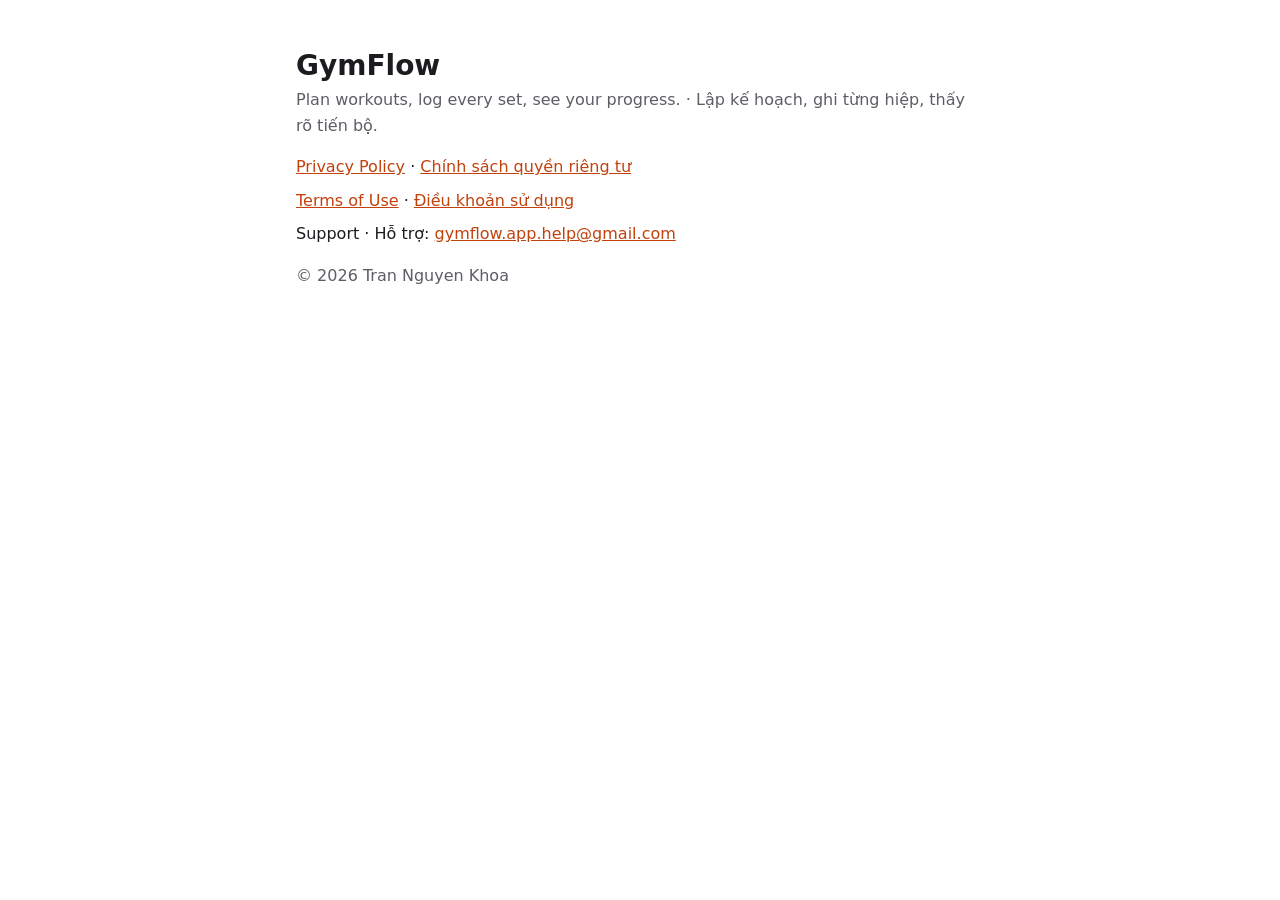
==== index.html @ 3d5e416e "GymFlow privacy policy, terms of use and app-ads.txt Co-Authored-By: Claude Opus 5.5 <noreply@anthro" ====
<!doctype html>
<html lang="en">
<head>
<meta charset="utf-8">
<meta name="viewport" content="width=device-width, initial-scale=1">
<title>GymFlow</title>
<link rel="stylesheet" href="style.css">
</head>
<body>
<main>
<h1>GymFlow</h1>
<p class="meta">Plan workouts, log every set, see your progress. · Lập kế hoạch, ghi từng hiệp, thấy rõ tiến bộ.</p>
<ul class="links">
<li><a href="privacy.html">Privacy Policy</a> · <a href="privacy.html#vi">Chính sách quyền riêng tư</a></li>
<li><a href="terms.html">Terms of Use</a> · <a href="terms.html#vi">Điều khoản sử dụng</a></li>
<li>Support · Hỗ trợ: <a href="mailto:gymflow.app.help@gmail.com">gymflow.app.help@gmail.com</a></li>
</ul>
<p class="meta">© 2026 Tran Nguyen Khoa</p>
</main>
</body>
</html>
---- style.css ----
:root {
  --bg: #ffffff;
  --fg: #1c1b1f;
  --muted: #5f5c66;
  --accent: #c2410c;
  --rule: #e4e1e8;
}
@media (prefers-color-scheme: dark) {
  :root {
    --bg: #141316;
    --fg: #e7e1e8;
    --muted: #a8a3ad;
    --accent: #fb923c;
    --rule: #2e2c32;
  }
}
* { box-sizing: border-box; }
body {
  margin: 0;
  background: var(--bg);
  color: var(--fg);
  font: 16px/1.6 system-ui, -apple-system, "Segoe UI", Roboto, sans-serif;
}
main { max-width: 720px; margin: 0 auto; padding: 24px 16px 64px; }
h1 { font-size: 1.75rem; line-height: 1.25; margin: 1.5rem 0 0.25rem; }
h2 { font-size: 1.2rem; margin: 2rem 0 0.5rem; }
h3 { font-size: 1.02rem; margin: 1.25rem 0 0.25rem; }
a { color: var(--accent); }
ul { padding-left: 1.25rem; }
li { margin: 0.25rem 0; }
hr { border: 0; border-top: 1px solid var(--rule); margin: 3rem 0; }
.meta { color: var(--muted); margin-top: 0; }
.lang { font-size: 0.95rem; color: var(--muted); }
.links { list-style: none; padding: 0; }
.links li { margin: 0.5rem 0; }
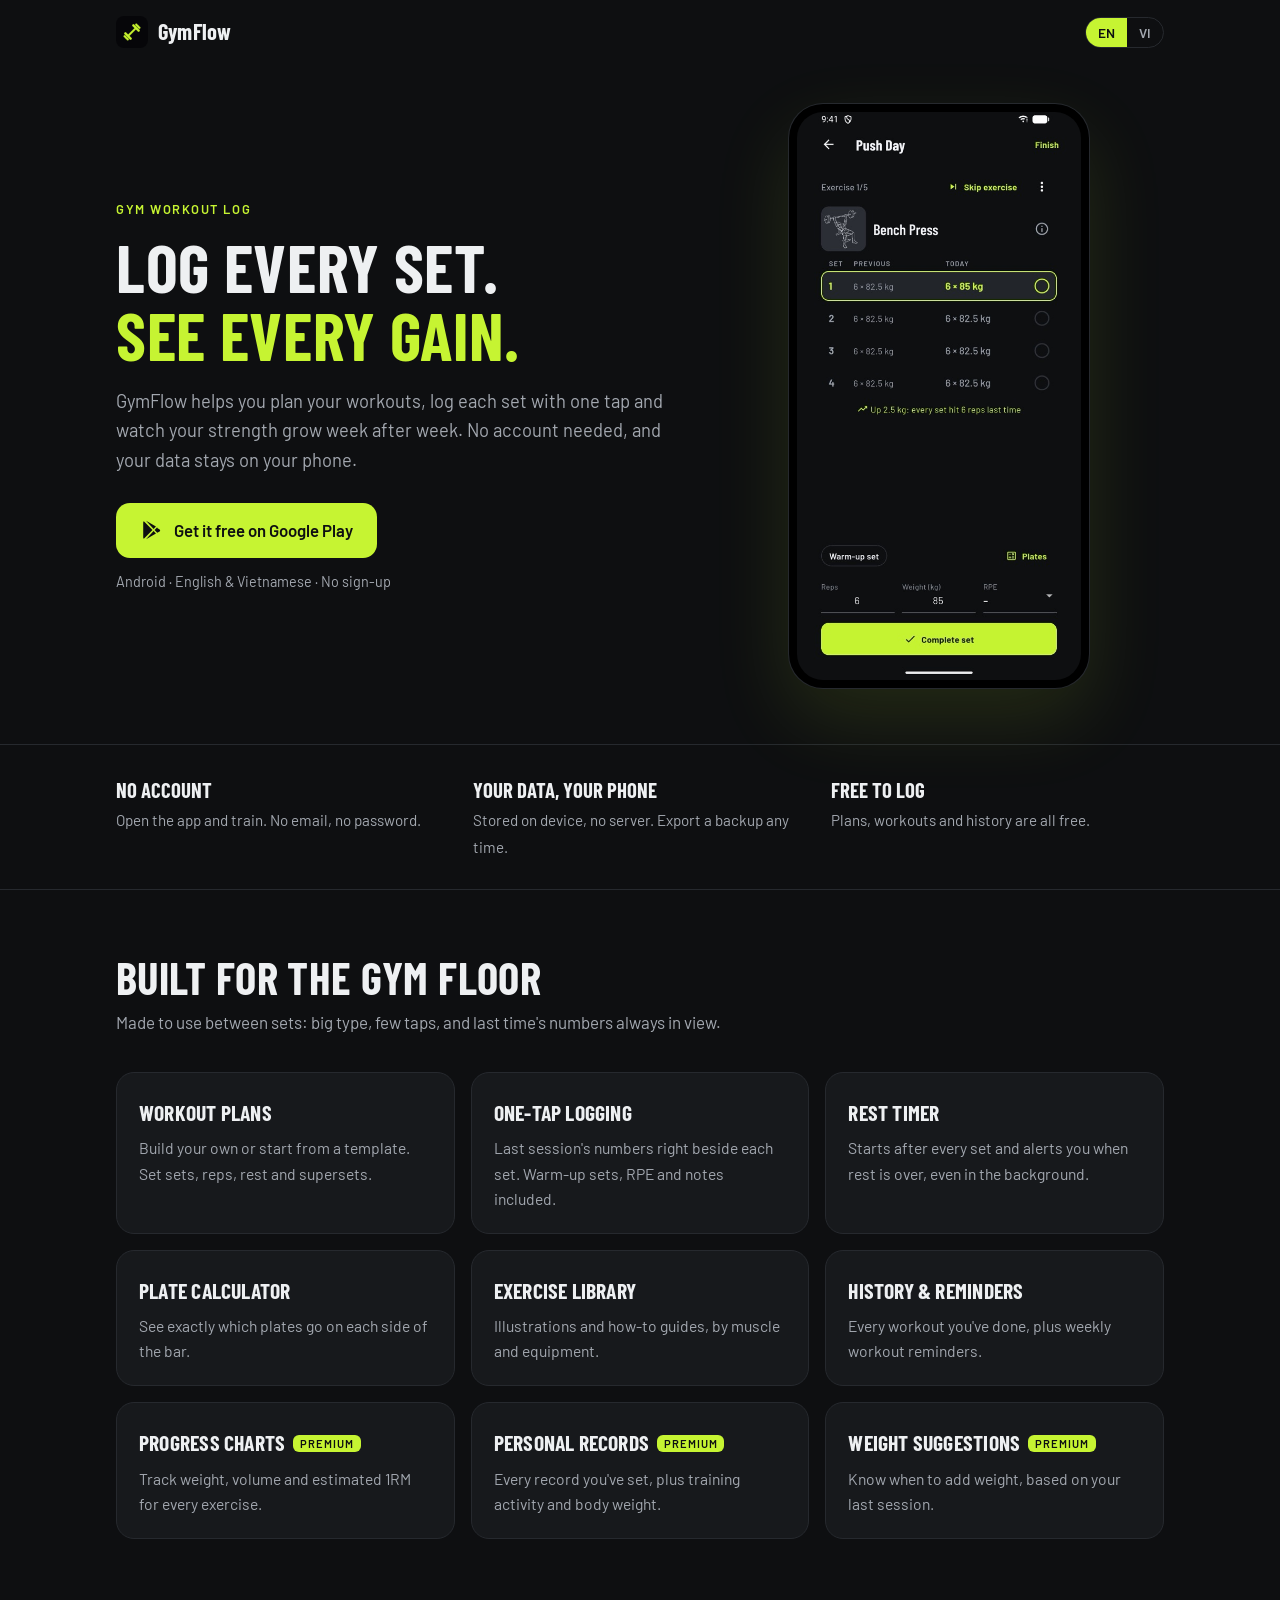
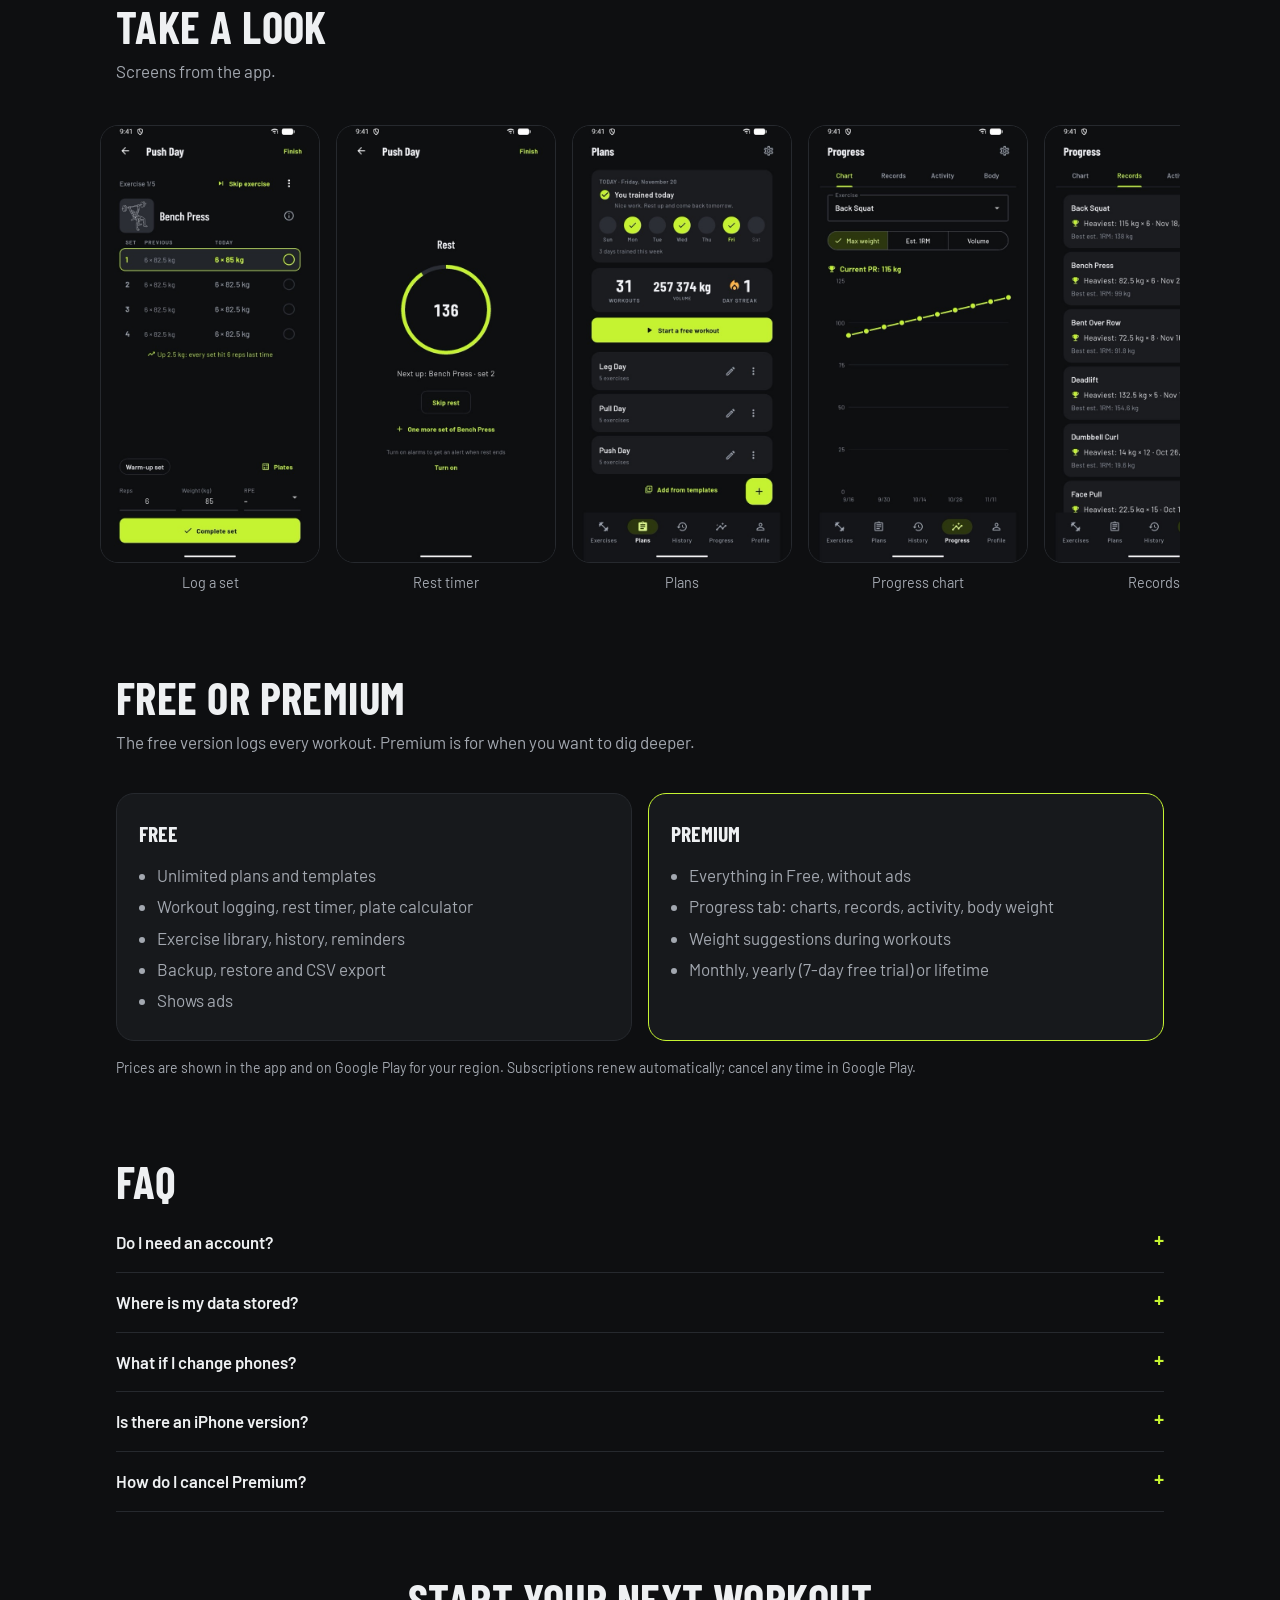
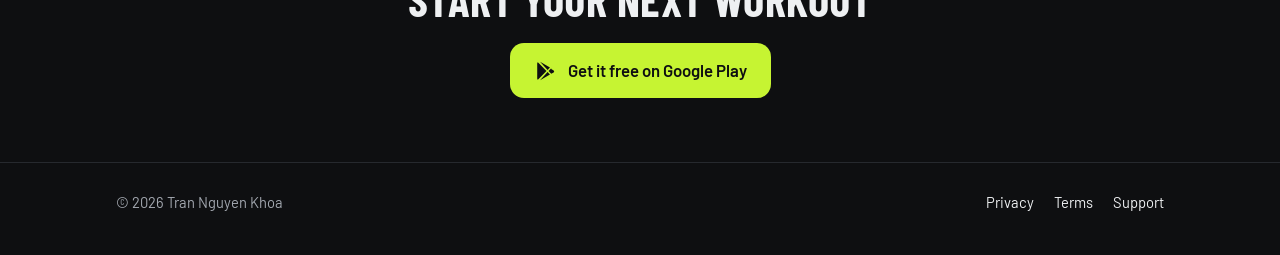
==== commit ff447e66: "Landing page: features, screenshots, pricing, FAQ, EN/VI switch Co-Authored-By: Claude Opus 5.5 <nor" ====
--- a/index.html
+++ b/index.html
@@ -3,19 +3,297 @@
 <head>
 <meta charset="utf-8">
 <meta name="viewport" content="width=device-width, initial-scale=1">
-<title>GymFlow</title>
-<link rel="stylesheet" href="style.css">
+<title>GymFlow — Gym workout log &amp; tracker</title>
+<meta name="description" content="Plan workouts, log every set and see your progress. No account, your data stays on your phone. Free on Google Play.">
+<meta property="og:type" content="website">
+<meta property="og:title" content="GymFlow — Gym workout log &amp; tracker">
+<meta property="og:description" content="Plan workouts, log every set and see your progress. No account, your data stays on your phone.">
+<meta property="og:image" content="https://khoatn1993.github.io/img/og.jpg">
+<meta property="og:url" content="https://khoatn1993.github.io/">
+<meta name="twitter:card" content="summary_large_image">
+<meta name="theme-color" content="#0e0f11">
+<link rel="icon" type="image/png" href="img/favicon.png">
+<link rel="apple-touch-icon" href="img/icon-192.png">
+<link rel="preconnect" href="https://fonts.googleapis.com">
+<link rel="preconnect" href="https://fonts.gstatic.com" crossorigin>
+<link href="https://fonts.googleapis.com/css2?family=Barlow:wght@400;500;600&family=Barlow+Condensed:wght@600;700&display=swap" rel="stylesheet">
+<style>
+:root {
+  --bg: #0e0f11;
+  --surface: #17191c;
+  --line: #26292e;
+  --fg: #eef0f2;
+  --muted: #a3a8b0;
+  --lime: #c6f432;
+  --on-lime: #0e0f11;
+}
+* { box-sizing: border-box; }
+html { scroll-behavior: smooth; }
+body {
+  margin: 0;
+  background: var(--bg);
+  color: var(--fg);
+  font: 17px/1.6 "Barlow", system-ui, -apple-system, "Segoe UI", Roboto, sans-serif;
+  -webkit-font-smoothing: antialiased;
+}
+a { color: var(--lime); }
+img { display: block; max-width: 100%; height: auto; }
+.wrap { max-width: 1080px; margin: 0 auto; padding: 0 16px; }
+h1, h2, h3, .brand { font-family: "Barlow Condensed", "Barlow", sans-serif; letter-spacing: 0.01em; }
+
+header .wrap { display: flex; align-items: center; justify-content: space-between; height: 64px; }
+.brand { display: flex; align-items: center; gap: 10px; font-size: 1.4rem; font-weight: 700; color: var(--fg); text-decoration: none; }
+.brand img { width: 32px; height: 32px; border-radius: 8px; }
+.lang-switch { display: flex; border: 1px solid var(--line); border-radius: 999px; overflow: hidden; }
+.lang-switch button {
+  background: none; border: 0; color: var(--muted); font: 600 0.85rem "Barlow", sans-serif;
+  padding: 6px 12px; cursor: pointer;
+}
+.lang-switch button[aria-pressed="true"] { background: var(--lime); color: var(--on-lime); }
+
+.hero { padding: 40px 0 56px; }
+.hero .wrap { display: grid; grid-template-columns: 1.1fr 0.9fr; gap: 48px; align-items: center; }
+.eyebrow { color: var(--lime); font-weight: 600; text-transform: uppercase; letter-spacing: 0.12em; font-size: 0.8rem; margin: 0 0 12px; }
+.hero h1 { font-size: clamp(2.6rem, 6vw, 4.2rem); line-height: 1.02; margin: 0 0 18px; text-transform: uppercase; }
+.hero h1 span { color: var(--lime); }
+.lead { font-size: 1.15rem; color: var(--muted); margin: 0 0 28px; max-width: 34em; }
+.cta {
+  display: inline-flex; align-items: center; gap: 12px;
+  background: var(--lime); color: var(--on-lime); text-decoration: none;
+  padding: 14px 24px; border-radius: 14px; font-weight: 600; font-size: 1.05rem;
+}
+.cta svg { width: 22px; height: 22px; flex: none; }
+.cta:hover { filter: brightness(1.06); }
+.cta-note { color: var(--muted); font-size: 0.9rem; margin: 12px 0 0; }
+.phone {
+  justify-self: center; width: min(300px, 80vw);
+  border-radius: 34px; padding: 8px; background: #000;
+  box-shadow: 0 0 0 1px var(--line), 0 30px 80px rgba(198, 244, 50, 0.12);
+}
+.phone img { width: 100%; border-radius: 26px; }
+
+.pillars { border-top: 1px solid var(--line); border-bottom: 1px solid var(--line); padding: 28px 0; }
+.pillars ul { list-style: none; margin: 0; padding: 0; display: grid; grid-template-columns: repeat(3, 1fr); gap: 24px; }
+.pillars strong { display: block; font-family: "Barlow Condensed", sans-serif; font-size: 1.3rem; text-transform: uppercase; }
+.pillars span { color: var(--muted); font-size: 0.95rem; }
+
+section { padding: 64px 0; }
+section.tight { padding-top: 0; }
+section > .wrap > h2 { font-size: clamp(2rem, 4vw, 2.8rem); text-transform: uppercase; margin: 0 0 8px; line-height: 1.05; }
+.sub { color: var(--muted); margin: 0 0 36px; max-width: 40em; }
+.grid { display: grid; grid-template-columns: repeat(3, 1fr); gap: 16px; }
+.card { background: var(--surface); border: 1px solid var(--line); border-radius: 18px; padding: 22px; }
+.card h3 { font-size: 1.35rem; margin: 0 0 6px; text-transform: uppercase; }
+.card p { margin: 0; color: var(--muted); font-size: 0.98rem; }
+.badge { display: inline-block; font: 600 0.7rem "Barlow", sans-serif; text-transform: uppercase; letter-spacing: 0.08em; color: var(--on-lime); background: var(--lime); border-radius: 6px; padding: 2px 7px; margin-left: 8px; vertical-align: 3px; }
+
+.gallery { display: flex; gap: 16px; overflow-x: auto; scroll-snap-type: x mandatory; padding: 4px 16px 16px; margin: 0 -16px; }
+.gallery figure { flex: 0 0 auto; width: 220px; margin: 0; scroll-snap-align: start; }
+.gallery img { width: 100%; border-radius: 18px; border: 1px solid var(--line); }
+.gallery figcaption { color: var(--muted); font-size: 0.9rem; margin-top: 8px; text-align: center; }
+
+.plans { display: grid; grid-template-columns: 1fr 1fr; gap: 16px; }
+.plans .card ul { margin: 12px 0 0; padding-left: 1.1rem; color: var(--muted); }
+.plans .card li { margin: 4px 0; }
+.plans .premium { border-color: var(--lime); }
+.fine { color: var(--muted); font-size: 0.88rem; margin-top: 16px; }
+
+details { border-bottom: 1px solid var(--line); padding: 16px 0; }
+summary { cursor: pointer; font-weight: 600; font-size: 1.05rem; list-style: none; display: flex; justify-content: space-between; gap: 16px; }
+summary::-webkit-details-marker { display: none; }
+summary::after { content: "+"; color: var(--lime); font-size: 1.3rem; line-height: 1; }
+details[open] summary::after { content: "–"; }
+details p { color: var(--muted); margin: 10px 0 0; }
+
+.final { text-align: center; }
+.final h2 { margin-bottom: 20px !important; }
+footer { border-top: 1px solid var(--line); padding: 28px 0 40px; color: var(--muted); font-size: 0.92rem; }
+footer .wrap { display: flex; flex-wrap: wrap; gap: 12px 24px; justify-content: space-between; }
+footer nav { display: flex; flex-wrap: wrap; gap: 8px 20px; }
+footer a { color: var(--fg); text-decoration: none; }
+footer a:hover { color: var(--lime); }
+
+@media (max-width: 820px) {
+  .hero { padding-top: 16px; }
+  .hero .wrap { grid-template-columns: 1fr; gap: 40px; }
+  .grid { grid-template-columns: 1fr 1fr; }
+  .pillars ul { grid-template-columns: 1fr; gap: 14px; }
+}
+@media (max-width: 560px) {
+  .grid, .plans { grid-template-columns: 1fr; }
+  section { padding: 48px 0; }
+  .gallery figure { width: 180px; }
+}
+</style>
 </head>
 <body>
+
+<header>
+  <div class="wrap">
+    <a class="brand" href="#"><img src="img/icon-192.png" alt="">GymFlow</a>
+    <div class="lang-switch" role="group" aria-label="Language">
+      <button type="button" data-set-lang="en" aria-pressed="true">EN</button>
+      <button type="button" data-set-lang="vi" aria-pressed="false">VI</button>
+    </div>
+  </div>
+</header>
+
 <main>
-<h1>GymFlow</h1>
-<p class="meta">Plan workouts, log every set, see your progress. · Lập kế hoạch, ghi từng hiệp, thấy rõ tiến bộ.</p>
-<ul class="links">
-<li><a href="privacy.html">Privacy Policy</a> · <a href="privacy.html#vi">Chính sách quyền riêng tư</a></li>
-<li><a href="terms.html">Terms of Use</a> · <a href="terms.html#vi">Điều khoản sử dụng</a></li>
-<li>Support · Hỗ trợ: <a href="mailto:gymflow.app.help@gmail.com">gymflow.app.help@gmail.com</a></li>
-</ul>
-<p class="meta">© 2026 Tran Nguyen Khoa</p>
+<div class="hero">
+  <div class="wrap">
+    <div>
+      <p class="eyebrow" data-vi="Nhật ký tập gym">Gym workout log</p>
+      <h1 data-vi-html="Ghi từng hiệp.<br><span>Thấy rõ tiến bộ.</span>">Log every set.<br><span>See every gain.</span></h1>
+      <p class="lead" data-vi="GymFlow giúp bạn lập kế hoạch buổi tập, ghi lại từng hiệp chỉ với một chạm và theo dõi sức mạnh tăng lên qua từng tuần. Không cần tài khoản, dữ liệu nằm trên điện thoại của bạn.">GymFlow helps you plan your workouts, log each set with one tap and watch your strength grow week after week. No account needed, and your data stays on your phone.</p>
+      <a class="cta" href="https://play.google.com/store/apps/details?id=com.fitness.personal&amp;referrer=utm_source%3Dwebsite%26utm_campaign%3Dhero">
+        <svg viewBox="0 0 24 24" aria-hidden="true"><path fill="currentColor" d="M4.2 2.4a1.5 1.5 0 0 0-.7 1.3v16.6c0 .55.28 1.04.7 1.3l9.4-9.6-9.4-9.6Zm10.6 8.4 2.6-2.7L6.6 1.9l8.2 8.9Zm0 2.4-8.2 8.9 10.8-6.2-2.6-2.7Zm4-4.3-2.9 3.1 2.9 3.1 2.6-1.5c.8-.47.8-1.63 0-2.1l-2.6-1.6Z"/></svg>
+        <span data-vi="Tải miễn phí trên Google Play">Get it free on Google Play</span>
+      </a>
+      <p class="cta-note" data-vi="Android · Tiếng Việt &amp; English · Không cần đăng ký">Android · English &amp; Vietnamese · No sign-up</p>
+    </div>
+    <div class="phone"><img src="img/01-session.jpg" alt="Logging a bench press set in GymFlow" width="540" height="1080"></div>
+  </div>
+</div>
+
+<div class="pillars">
+  <div class="wrap">
+    <ul>
+      <li><strong data-vi="Không tài khoản">No account</strong><span data-vi="Mở app là tập. Không email, không mật khẩu.">Open the app and train. No email, no password.</span></li>
+      <li><strong data-vi="Dữ liệu của bạn">Your data, your phone</strong><span data-vi="Lưu trên máy, không có server. Xuất file sao lưu bất cứ lúc nào.">Stored on device, no server. Export a backup any time.</span></li>
+      <li><strong data-vi="Miễn phí để ghi">Free to log</strong><span data-vi="Kế hoạch, buổi tập và lịch sử đều miễn phí.">Plans, workouts and history are all free.</span></li>
+    </ul>
+  </div>
+</div>
+
+<section id="features">
+  <div class="wrap">
+    <h2 data-vi="Mọi thứ cho buổi tập">Built for the gym floor</h2>
+    <p class="sub" data-vi="Thiết kế để dùng giữa các hiệp: chữ to, ít chạm, luôn thấy lần trước bạn đã làm gì.">Made to use between sets: big type, few taps, and last time's numbers always in view.</p>
+    <div class="grid">
+      <div class="card"><h3 data-vi="Kế hoạch tập">Workout plans</h3><p data-vi="Tự tạo hoặc bắt đầu từ mẫu có sẵn. Đặt số hiệp, số lần, thời gian nghỉ và superset.">Build your own or start from a template. Set sets, reps, rest and supersets.</p></div>
+      <div class="card"><h3 data-vi="Ghi một chạm">One-tap logging</h3><p data-vi="Số liệu lần trước nằm ngay cạnh từng hiệp. Có hiệp khởi động, RPE và ghi chú.">Last session's numbers right beside each set. Warm-up sets, RPE and notes included.</p></div>
+      <div class="card"><h3 data-vi="Đồng hồ nghỉ">Rest timer</h3><p data-vi="Tự chạy sau mỗi hiệp và báo khi hết giờ nghỉ, kể cả khi app chạy nền.">Starts after every set and alerts you when rest is over, even in the background.</p></div>
+      <div class="card"><h3 data-vi="Tính bánh tạ">Plate calculator</h3><p data-vi="Biết ngay cần lắp bánh tạ nào mỗi bên thanh đòn.">See exactly which plates go on each side of the bar.</p></div>
+      <div class="card"><h3 data-vi="Thư viện bài tập">Exercise library</h3><p data-vi="Hình minh hoạ và hướng dẫn từng bài, theo nhóm cơ và dụng cụ.">Illustrations and how-to guides, by muscle and equipment.</p></div>
+      <div class="card"><h3 data-vi-html="Lịch sử &amp; nhắc tập">History &amp; reminders</h3><p data-vi="Xem lại mọi buổi tập và đặt lời nhắc hằng tuần.">Every workout you've done, plus weekly workout reminders.</p></div>
+      <div class="card"><h3><span data-vi="Biểu đồ tiến bộ">Progress charts</span><span class="badge">Premium</span></h3><p data-vi="Theo dõi mức tạ, khối lượng và 1RM ước tính của từng bài.">Track weight, volume and estimated 1RM for every exercise.</p></div>
+      <div class="card"><h3><span data-vi="Kỷ lục cá nhân">Personal records</span><span class="badge">Premium</span></h3><p data-vi="Mọi kỷ lục bạn đã lập, cùng hoạt động tập luyện và cân nặng cơ thể.">Every record you've set, plus training activity and body weight.</p></div>
+      <div class="card"><h3><span data-vi="Gợi ý mức tạ">Weight suggestions</span><span class="badge">Premium</span></h3><p data-vi="Biết khi nào nên tăng tạ, dựa trên buổi tập trước.">Know when to add weight, based on your last session.</p></div>
+    </div>
+  </div>
+</section>
+
+<section id="screens" class="tight">
+  <div class="wrap">
+    <h2 data-vi="Xem trước">Take a look</h2>
+    <p class="sub" data-vi="Ảnh chụp từ app (giao diện tiếng Anh).">Screens from the app.</p>
+    <div class="gallery">
+      <figure><img src="img/01-session.jpg" alt="" loading="lazy" width="540" height="1080"><figcaption data-vi="Ghi hiệp">Log a set</figcaption></figure>
+      <figure><img src="img/02-session-rest.jpg" alt="" loading="lazy" width="540" height="1080"><figcaption data-vi="Nghỉ giữa hiệp">Rest timer</figcaption></figure>
+      <figure><img src="img/05-plans.jpg" alt="" loading="lazy" width="540" height="1080"><figcaption data-vi="Kế hoạch">Plans</figcaption></figure>
+      <figure><img src="img/03-progress-chart.jpg" alt="" loading="lazy" width="540" height="1080"><figcaption data-vi="Biểu đồ">Progress chart</figcaption></figure>
+      <figure><img src="img/04-progress-records.jpg" alt="" loading="lazy" width="540" height="1080"><figcaption data-vi="Kỷ lục">Records</figcaption></figure>
+      <figure><img src="img/06-history.jpg" alt="" loading="lazy" width="540" height="1080"><figcaption data-vi="Lịch sử">History</figcaption></figure>
+      <figure><img src="img/07-guide.jpg" alt="" loading="lazy" width="540" height="1080"><figcaption data-vi="Hướng dẫn bài tập">Exercise guide</figcaption></figure>
+    </div>
+  </div>
+</section>
+
+<section id="pricing" class="tight">
+  <div class="wrap">
+    <h2 data-vi="Miễn phí hay Premium">Free or Premium</h2>
+    <p class="sub" data-vi="Bản miễn phí đủ để ghi mọi buổi tập. Premium dành cho ai muốn xem sâu hơn.">The free version logs every workout. Premium is for when you want to dig deeper.</p>
+    <div class="plans">
+      <div class="card">
+        <h3 data-vi="Miễn phí">Free</h3>
+        <ul>
+          <li data-vi="Kế hoạch tập không giới hạn, mẫu có sẵn">Unlimited plans and templates</li>
+          <li data-vi="Ghi buổi tập, đồng hồ nghỉ, tính bánh tạ">Workout logging, rest timer, plate calculator</li>
+          <li data-vi="Thư viện bài tập, lịch sử, nhắc tập">Exercise library, history, reminders</li>
+          <li data-vi="Sao lưu, khôi phục, xuất CSV">Backup, restore and CSV export</li>
+          <li data-vi="Có quảng cáo">Shows ads</li>
+        </ul>
+      </div>
+      <div class="card premium">
+        <h3>Premium</h3>
+        <ul>
+          <li data-vi="Mọi thứ của bản miễn phí, không quảng cáo">Everything in Free, without ads</li>
+          <li data-vi="Tab Tiến độ: biểu đồ, kỷ lục, hoạt động, cân nặng">Progress tab: charts, records, activity, body weight</li>
+          <li data-vi="Gợi ý mức tạ khi tập">Weight suggestions during workouts</li>
+          <li data-vi="Theo tháng, theo năm (dùng thử 7 ngày) hoặc trọn đời">Monthly, yearly (7-day free trial) or lifetime</li>
+        </ul>
+      </div>
+    </div>
+    <p class="fine" data-vi="Giá hiển thị trong app và trên Google Play theo khu vực của bạn. Gói thuê bao tự gia hạn, huỷ bất cứ lúc nào trong Google Play.">Prices are shown in the app and on Google Play for your region. Subscriptions renew automatically; cancel any time in Google Play.</p>
+  </div>
+</section>
+
+<section id="faq" class="tight">
+  <div class="wrap">
+    <h2 data-vi="Câu hỏi thường gặp">FAQ</h2>
+    <details><summary data-vi="Có cần tạo tài khoản không?">Do I need an account?</summary><p data-vi="Không. Mở app là dùng được ngay.">No. Open the app and start training.</p></details>
+    <details><summary data-vi="Dữ liệu của tôi được lưu ở đâu?">Where is my data stored?</summary><p data-vi="Chỉ trên điện thoại của bạn. GymFlow không có server và không đồng bộ dữ liệu tập luyện đi đâu cả. Xem Chính sách quyền riêng tư để biết chi tiết.">Only on your phone. GymFlow has no server and doesn't sync your training data anywhere. See the Privacy Policy for details.</p></details>
+    <details><summary data-vi="Đổi điện thoại thì sao?">What if I change phones?</summary><p data-vi="Vào Cài đặt, xuất file sao lưu, chuyển file sang máy mới rồi khôi phục. Premium được lấy lại bằng nút Khôi phục giao dịch với cùng tài khoản Google.">Export a backup file from Settings, move it to the new phone and restore it. Premium comes back with Restore purchases on the same Google account.</p></details>
+    <details><summary data-vi="Có bản iPhone không?">Is there an iPhone version?</summary><p data-vi="Hiện GymFlow chỉ có trên Android. Bản iOS đang được lên kế hoạch.">GymFlow is on Android for now. An iOS version is planned.</p></details>
+    <details><summary data-vi="Làm sao huỷ gói Premium?">How do I cancel Premium?</summary><p data-vi="Trong Google Play → Thanh toán và gói thuê bao → Gói thuê bao. Premium vẫn dùng được đến hết kỳ đã trả tiền.">In Google Play → Payments &amp; subscriptions → Subscriptions. Premium stays active until the end of the period you paid for.</p></details>
+  </div>
+</section>
+
+<section class="final tight">
+  <div class="wrap">
+    <h2 data-vi="Bắt đầu buổi tập tiếp theo">Start your next workout</h2>
+    <a class="cta" href="https://play.google.com/store/apps/details?id=com.fitness.personal&amp;referrer=utm_source%3Dwebsite%26utm_campaign%3Dfooter">
+      <svg viewBox="0 0 24 24" aria-hidden="true"><path fill="currentColor" d="M4.2 2.4a1.5 1.5 0 0 0-.7 1.3v16.6c0 .55.28 1.04.7 1.3l9.4-9.6-9.4-9.6Zm10.6 8.4 2.6-2.7L6.6 1.9l8.2 8.9Zm0 2.4-8.2 8.9 10.8-6.2-2.6-2.7Zm4-4.3-2.9 3.1 2.9 3.1 2.6-1.5c.8-.47.8-1.63 0-2.1l-2.6-1.6Z"/></svg>
+      <span data-vi="Tải miễn phí trên Google Play">Get it free on Google Play</span>
+    </a>
+  </div>
+</section>
 </main>
+
+<footer>
+  <div class="wrap">
+    <span>© 2026 Tran Nguyen Khoa</span>
+    <nav>
+      <a id="privacy-link" href="privacy.html" data-vi="Quyền riêng tư">Privacy</a>
+      <a id="terms-link" href="terms.html" data-vi="Điều khoản">Terms</a>
+      <a href="mailto:gymflow.app.help@gmail.com" data-vi="Hỗ trợ">Support</a>
+    </nav>
+  </div>
+</footer>
+
+<script>
+(function () {
+  var nodes = document.querySelectorAll('[data-vi], [data-vi-html]');
+  nodes.forEach(function (el) { el.dataset.en = el.innerHTML; });
+
+  function apply(lang) {
+    nodes.forEach(function (el) {
+      if (lang === 'vi') {
+        if (el.dataset.viHtml) el.innerHTML = el.dataset.viHtml;
+        else el.textContent = el.dataset.vi;
+      } else {
+        el.innerHTML = el.dataset.en;
+      }
+    });
+    document.documentElement.lang = lang;
+    document.getElementById('privacy-link').href = lang === 'vi' ? 'privacy.html#vi' : 'privacy.html';
+    document.getElementById('terms-link').href = lang === 'vi' ? 'terms.html#vi' : 'terms.html';
+    document.querySelectorAll('[data-set-lang]').forEach(function (b) {
+      b.setAttribute('aria-pressed', String(b.dataset.setLang === lang));
+    });
+    try { localStorage.setItem('gymflow-lang', lang); } catch (e) {}
+  }
+
+  var saved = null;
+  try { saved = localStorage.getItem('gymflow-lang'); } catch (e) {}
+  var param = new URLSearchParams(location.search).get('lang');
+  var initial = param || saved || ((navigator.language || '').toLowerCase().indexOf('vi') === 0 ? 'vi' : 'en');
+  if (initial === 'vi') apply('vi');
+
+  document.querySelectorAll('[data-set-lang]').forEach(function (b) {
+    b.addEventListener('click', function () { apply(b.dataset.setLang); });
+  });
+})();
+</script>
 </body>
 </html>
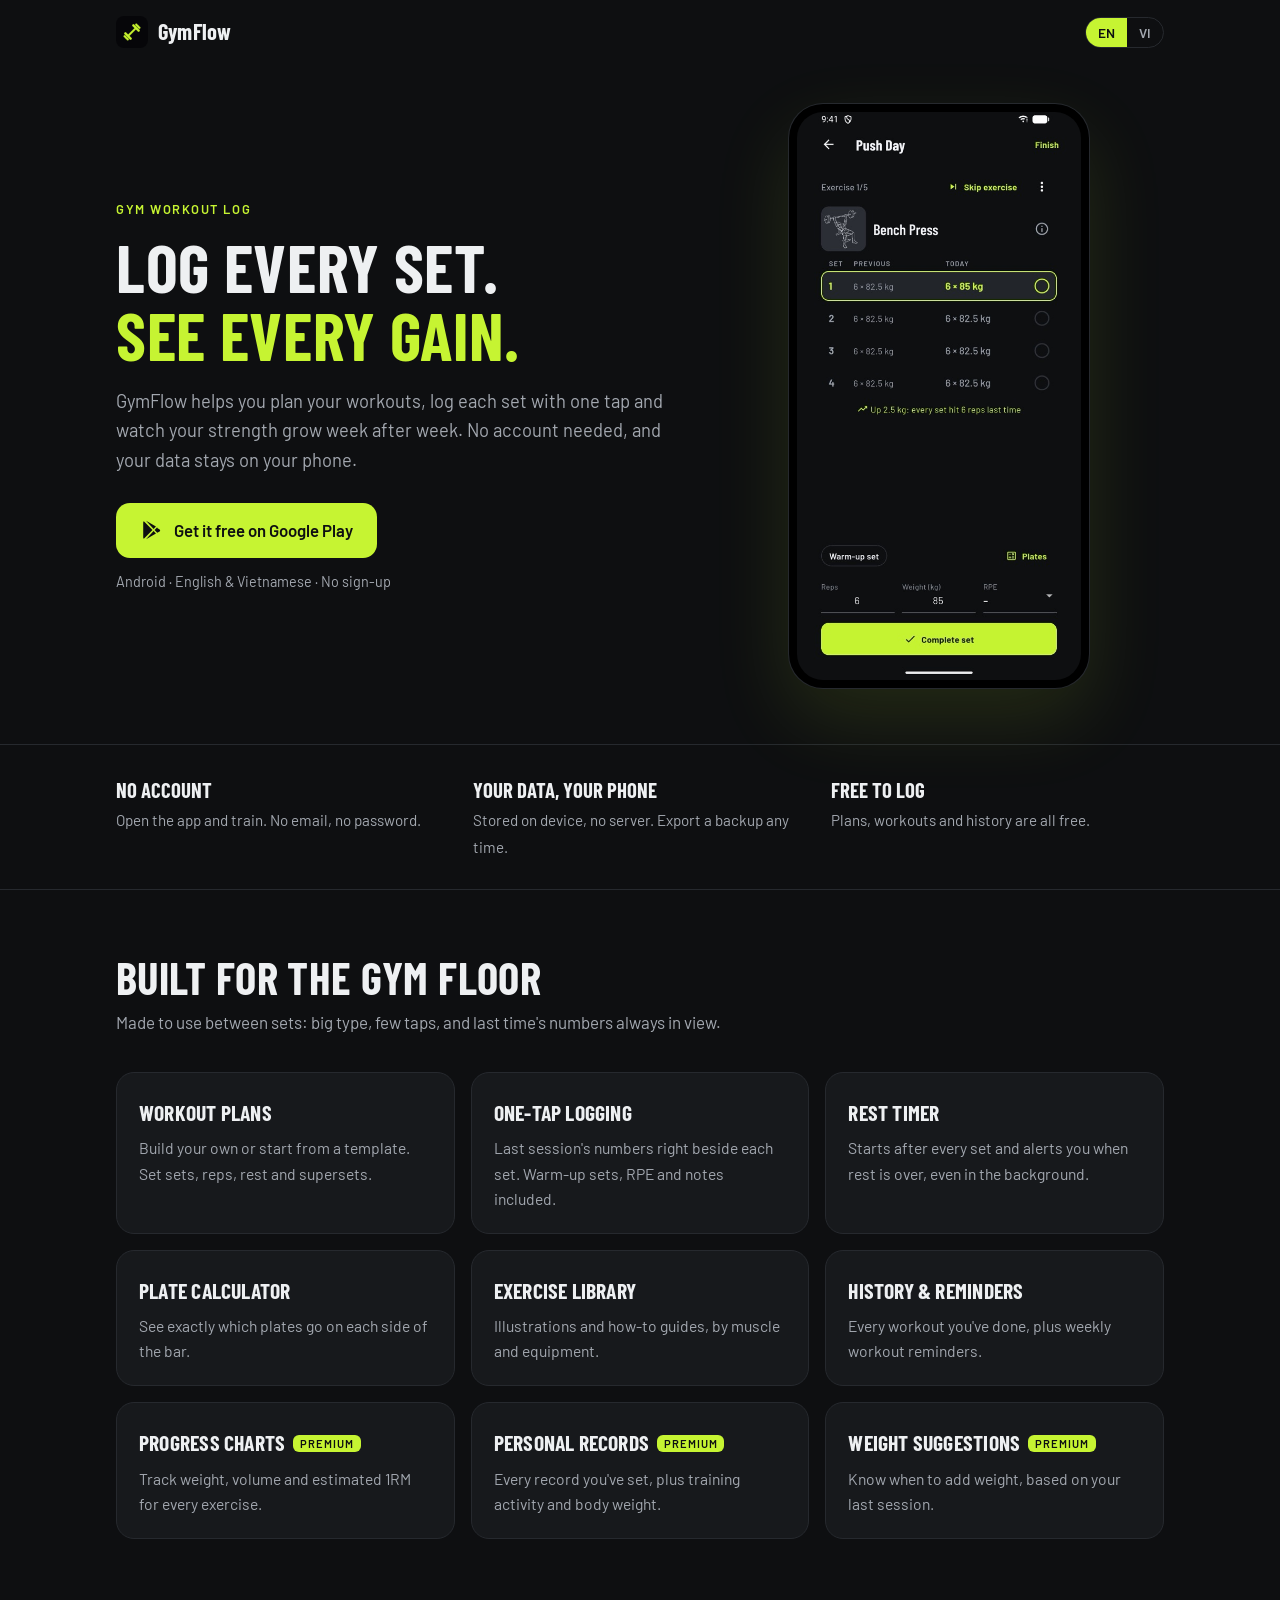
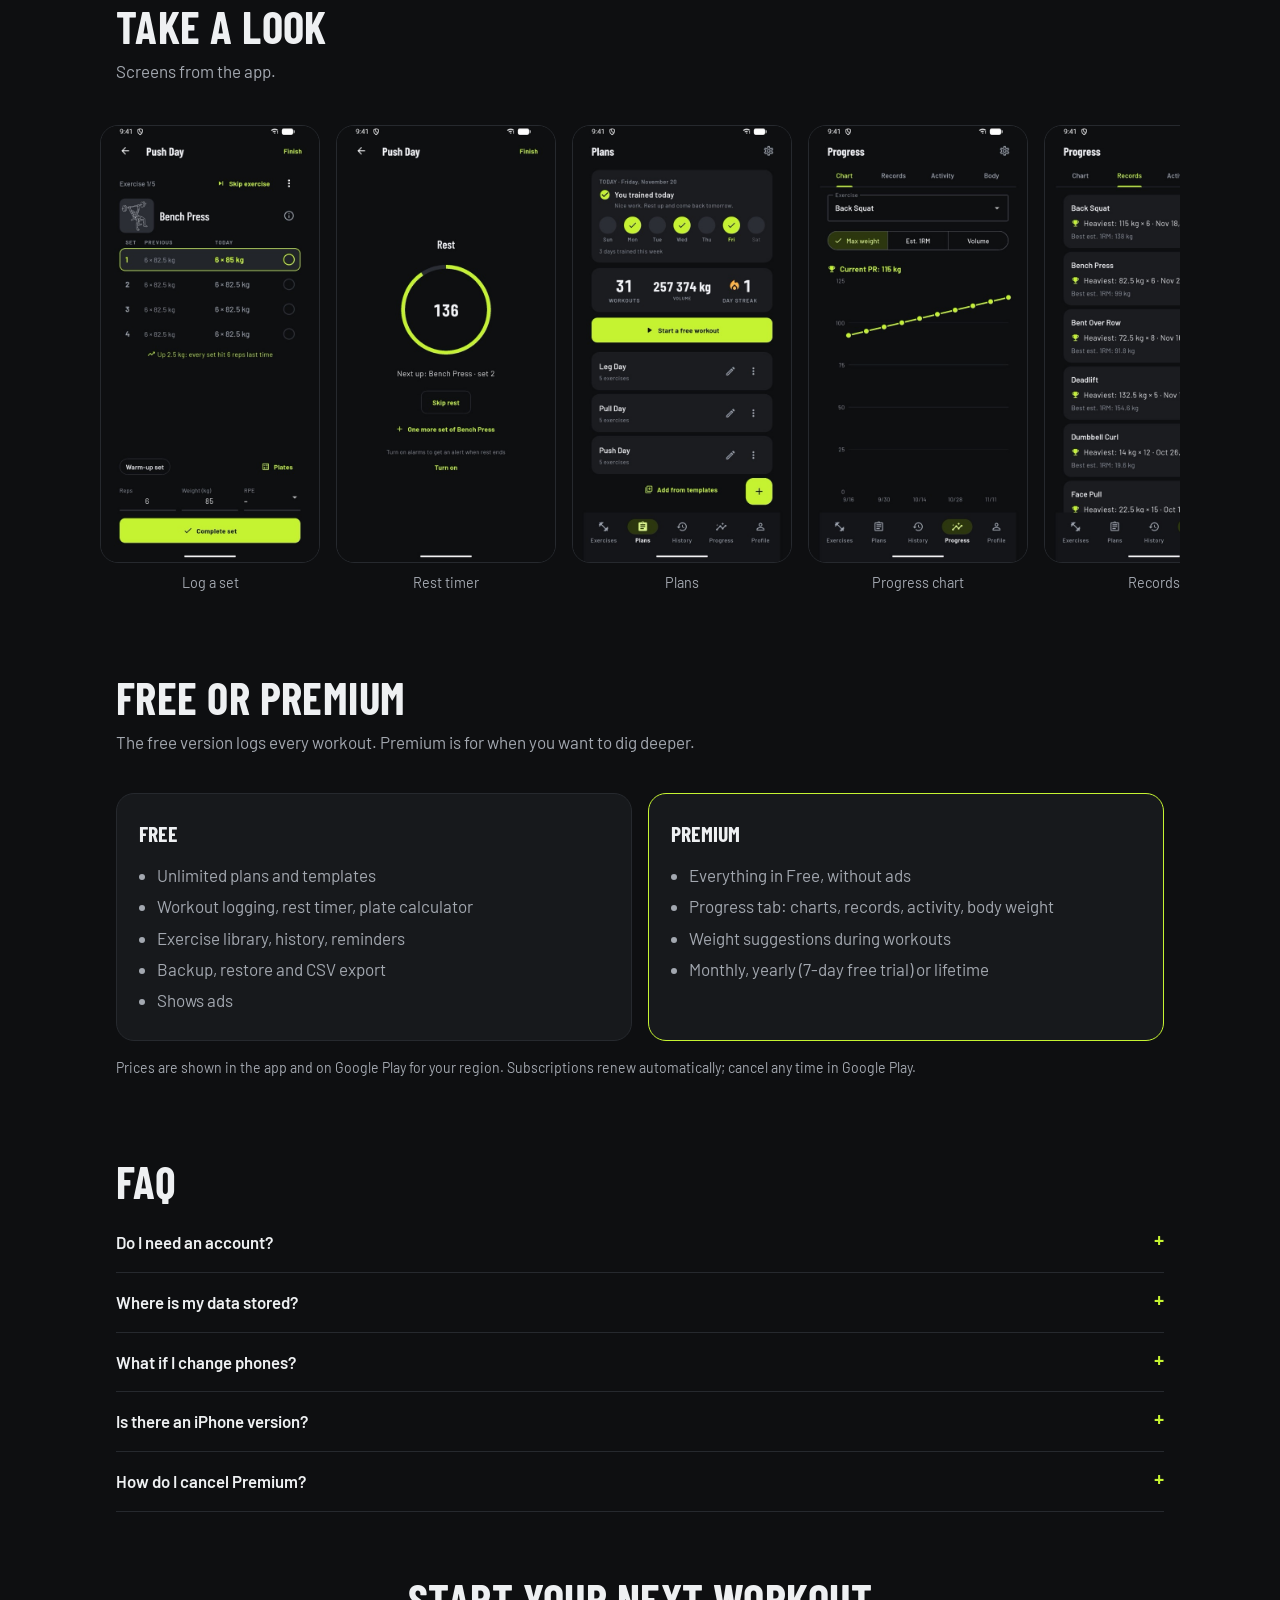
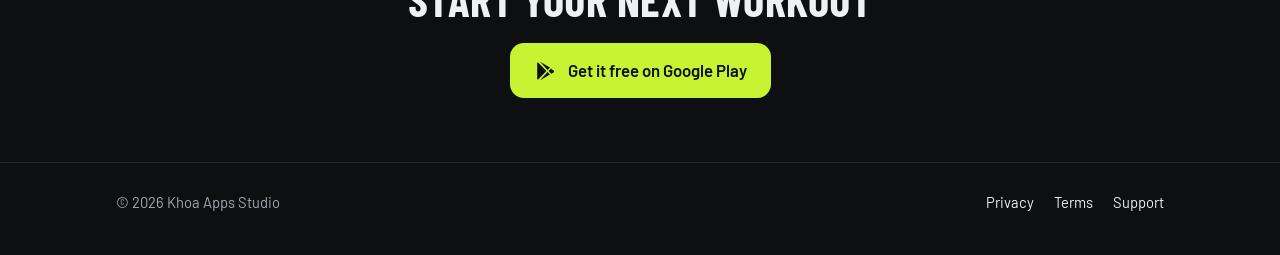
==== commit c3edbbc9: "Name the developer as on Google Play: Khoa Apps Studio Co-Authored-By: Claude Opus 5.5 <noreply@anth" ====
--- a/index.html
+++ b/index.html
@@ -252,7 +252,7 @@
 
 <footer>
   <div class="wrap">
-    <span>© 2026 Tran Nguyen Khoa</span>
+    <span>© 2026 Khoa Apps Studio</span>
     <nav>
       <a id="privacy-link" href="privacy.html" data-vi="Quyền riêng tư">Privacy</a>
       <a id="terms-link" href="terms.html" data-vi="Điều khoản">Terms</a>
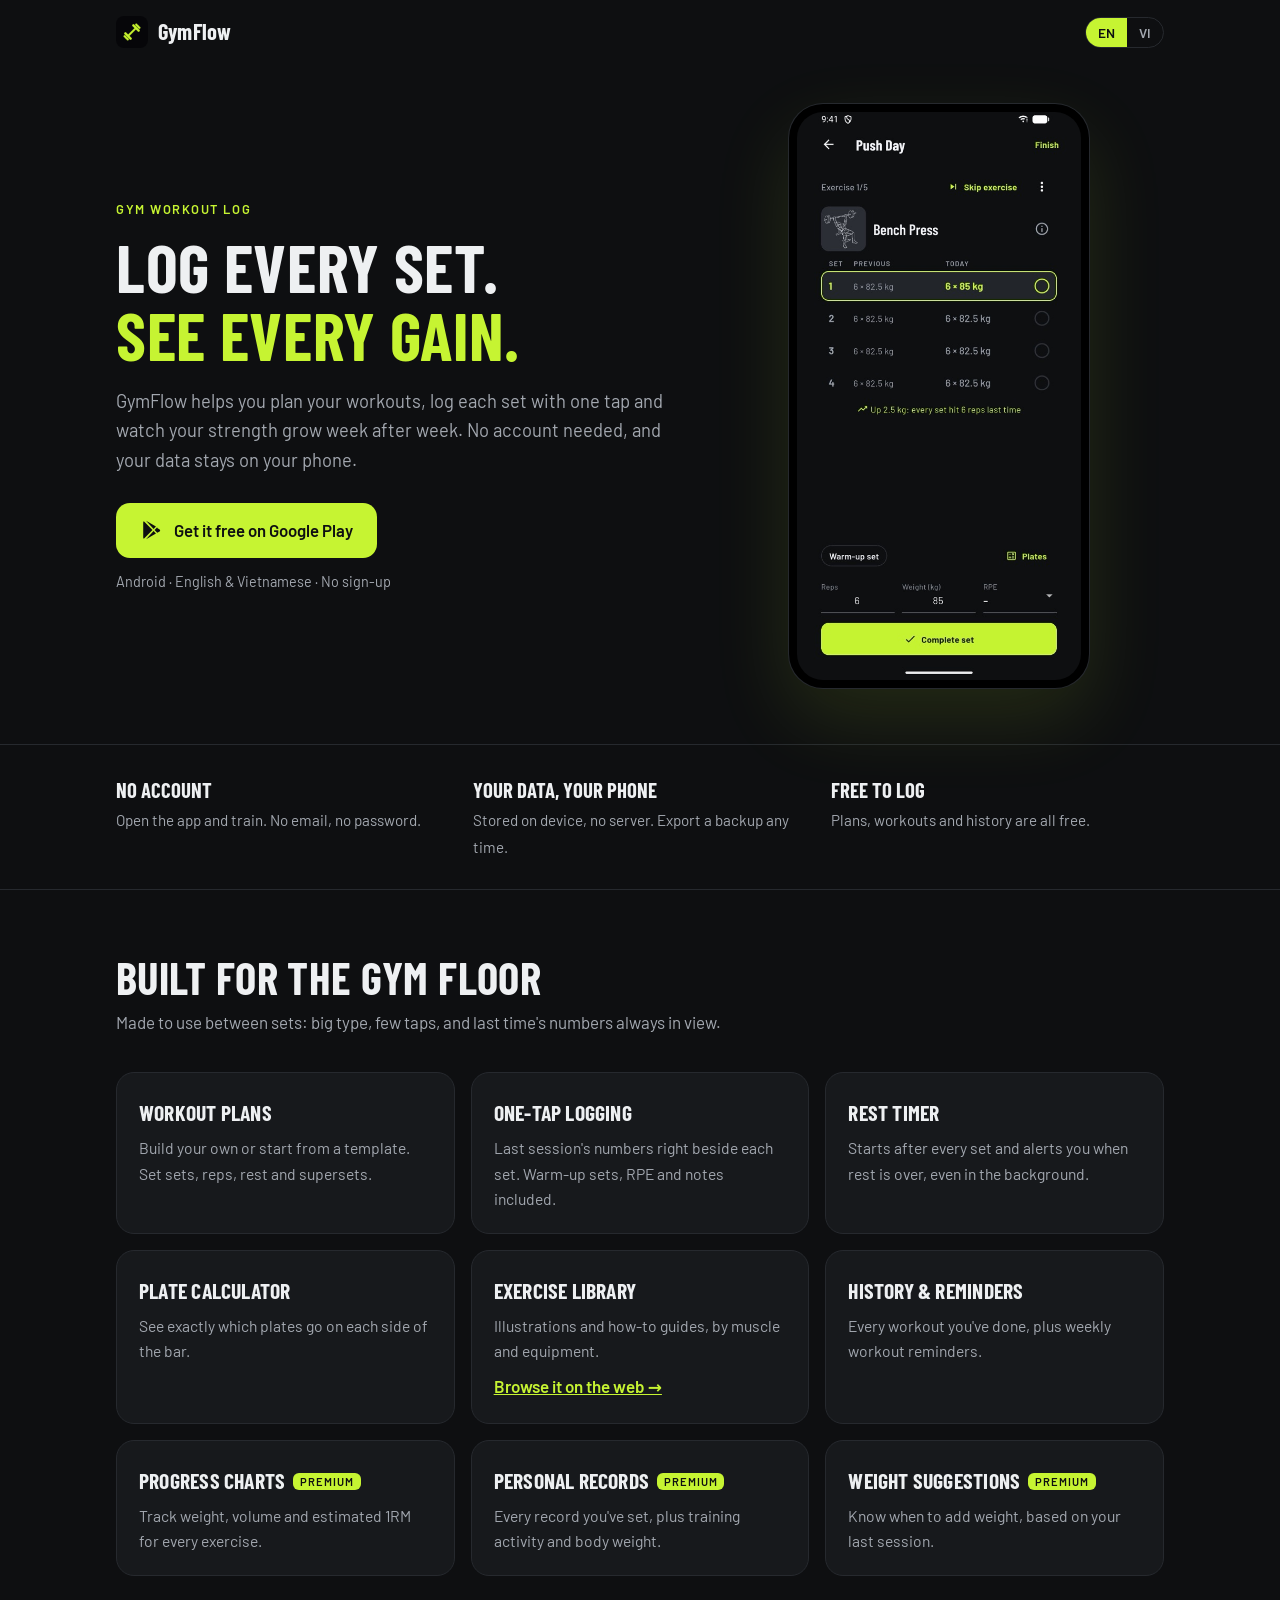
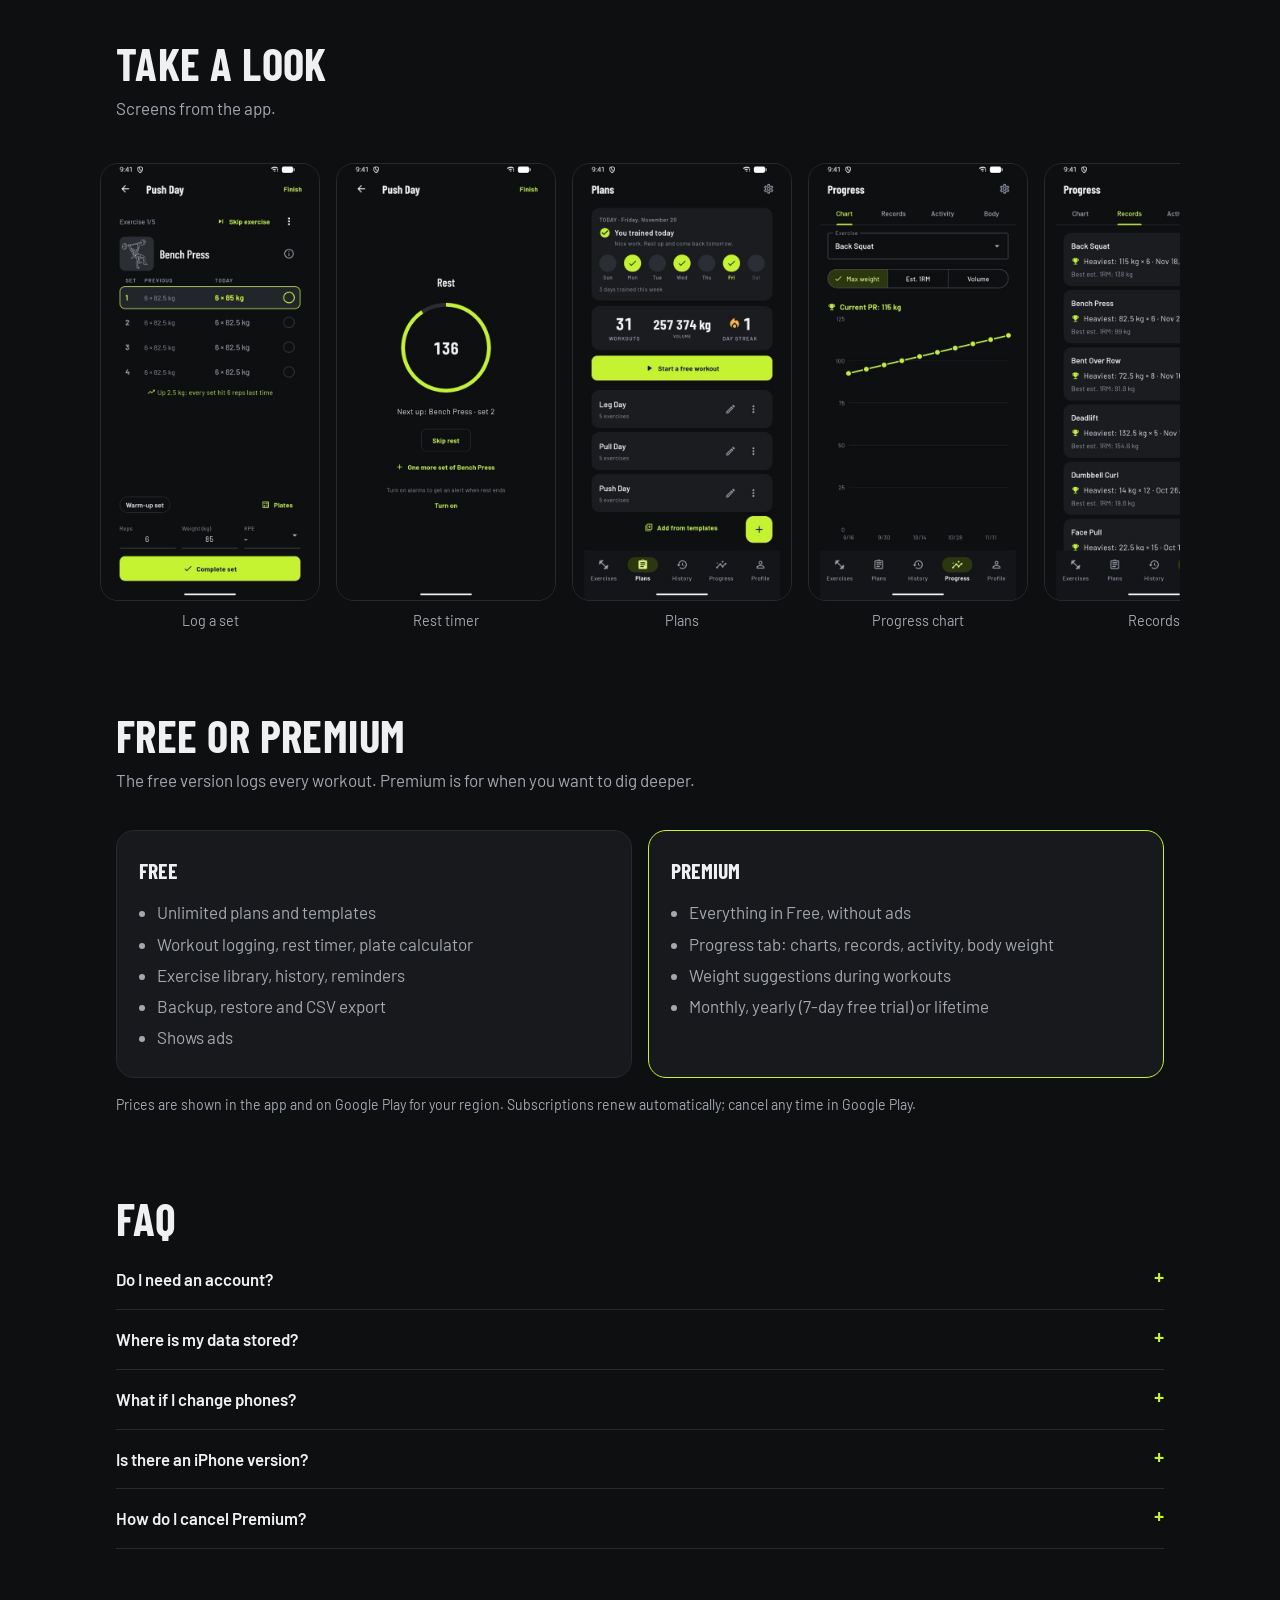
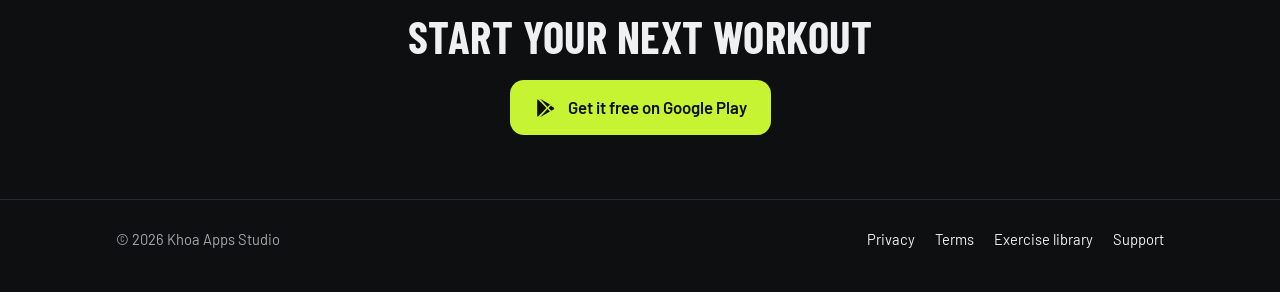
==== commit 9c703aad: "Link the exercise library on gymflowlog.pages.dev The Exercise library feature card gets a "Browse i" ====
--- a/index.html
+++ b/index.html
@@ -85,6 +85,7 @@
 .card { background: var(--surface); border: 1px solid var(--line); border-radius: 18px; padding: 22px; }
 .card h3 { font-size: 1.35rem; margin: 0 0 6px; text-transform: uppercase; }
 .card p { margin: 0; color: var(--muted); font-size: 0.98rem; }
+.card-link { display: inline-block; margin-top: 10px; font-weight: 600; }
 .badge { display: inline-block; font: 600 0.7rem "Barlow", sans-serif; text-transform: uppercase; letter-spacing: 0.08em; color: var(--on-lime); background: var(--lime); border-radius: 6px; padding: 2px 7px; margin-left: 8px; vertical-align: 3px; }
 
 .gallery { display: flex; gap: 16px; overflow-x: auto; scroll-snap-type: x mandatory; padding: 4px 16px 16px; margin: 0 -16px; }
@@ -174,7 +175,7 @@
       <div class="card"><h3 data-vi="Ghi một chạm">One-tap logging</h3><p data-vi="Số liệu lần trước nằm ngay cạnh từng hiệp. Có hiệp khởi động, RPE và ghi chú.">Last session's numbers right beside each set. Warm-up sets, RPE and notes included.</p></div>
       <div class="card"><h3 data-vi="Đồng hồ nghỉ">Rest timer</h3><p data-vi="Tự chạy sau mỗi hiệp và báo khi hết giờ nghỉ, kể cả khi app chạy nền.">Starts after every set and alerts you when rest is over, even in the background.</p></div>
       <div class="card"><h3 data-vi="Tính bánh tạ">Plate calculator</h3><p data-vi="Biết ngay cần lắp bánh tạ nào mỗi bên thanh đòn.">See exactly which plates go on each side of the bar.</p></div>
-      <div class="card"><h3 data-vi="Thư viện bài tập">Exercise library</h3><p data-vi="Hình minh hoạ và hướng dẫn từng bài, theo nhóm cơ và dụng cụ.">Illustrations and how-to guides, by muscle and equipment.</p></div>
+      <div class="card"><h3 data-vi="Thư viện bài tập">Exercise library</h3><p data-vi="Hình minh hoạ và hướng dẫn từng bài, theo nhóm cơ và dụng cụ.">Illustrations and how-to guides, by muscle and equipment.</p><a class="card-link library-link" href="https://gymflowlog.pages.dev/" data-vi="Xem thư viện trên web →">Browse it on the web →</a></div>
       <div class="card"><h3 data-vi-html="Lịch sử &amp; nhắc tập">History &amp; reminders</h3><p data-vi="Xem lại mọi buổi tập và đặt lời nhắc hằng tuần.">Every workout you've done, plus weekly workout reminders.</p></div>
       <div class="card"><h3><span data-vi="Biểu đồ tiến bộ">Progress charts</span><span class="badge">Premium</span></h3><p data-vi="Theo dõi mức tạ, khối lượng và 1RM ước tính của từng bài.">Track weight, volume and estimated 1RM for every exercise.</p></div>
       <div class="card"><h3><span data-vi="Kỷ lục cá nhân">Personal records</span><span class="badge">Premium</span></h3><p data-vi="Mọi kỷ lục bạn đã lập, cùng hoạt động tập luyện và cân nặng cơ thể.">Every record you've set, plus training activity and body weight.</p></div>
@@ -256,6 +257,7 @@
     <nav>
       <a id="privacy-link" href="privacy.html" data-vi="Quyền riêng tư">Privacy</a>
       <a id="terms-link" href="terms.html" data-vi="Điều khoản">Terms</a>
+      <a class="library-link" href="https://gymflowlog.pages.dev/" data-vi="Thư viện bài tập">Exercise library</a>
       <a href="mailto:gymflow.app.help@gmail.com" data-vi="Hỗ trợ">Support</a>
     </nav>
   </div>
@@ -278,6 +280,9 @@
     document.documentElement.lang = lang;
     document.getElementById('privacy-link').href = lang === 'vi' ? 'privacy.html#vi' : 'privacy.html';
     document.getElementById('terms-link').href = lang === 'vi' ? 'terms.html#vi' : 'terms.html';
+    document.querySelectorAll('.library-link').forEach(function (a) {
+      a.href = lang === 'vi' ? 'https://gymflowlog.pages.dev/vi/' : 'https://gymflowlog.pages.dev/';
+    });
     document.querySelectorAll('[data-set-lang]').forEach(function (b) {
       b.setAttribute('aria-pressed', String(b.dataset.setLang === lang));
     });
